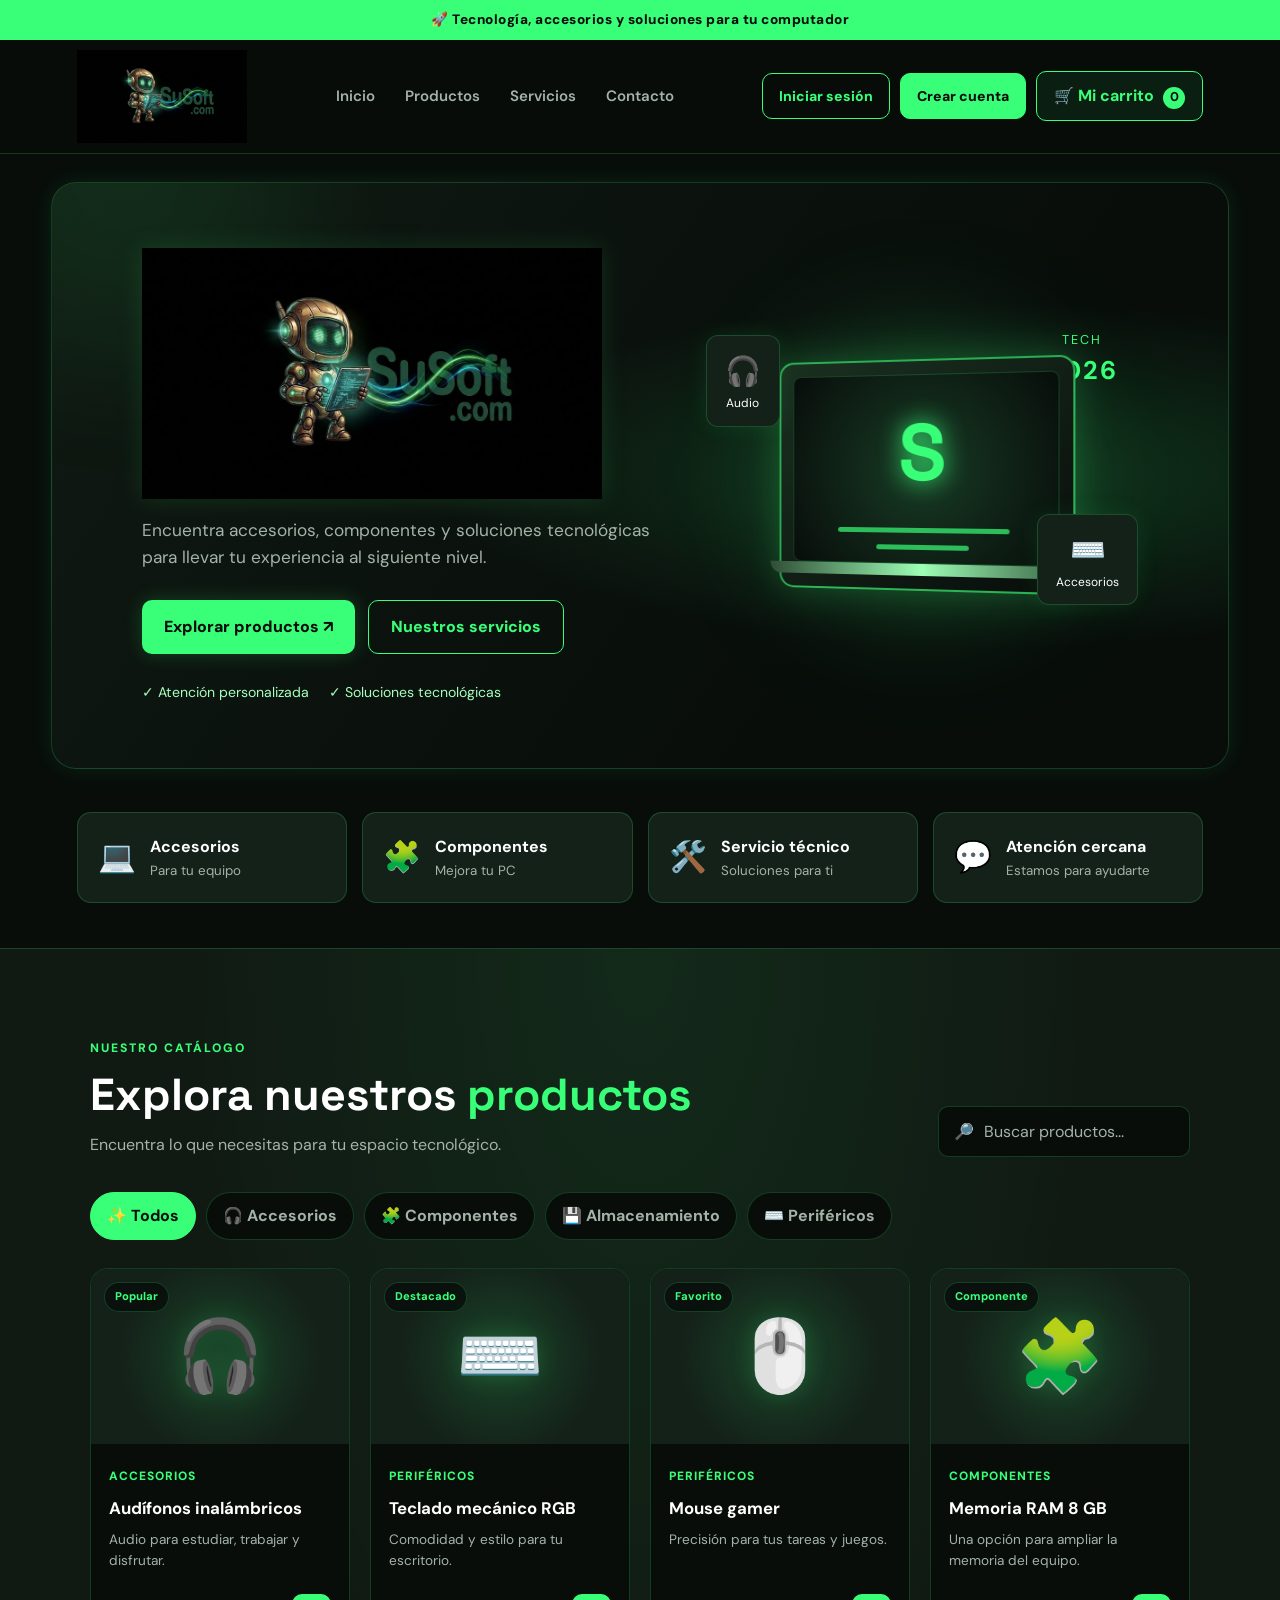
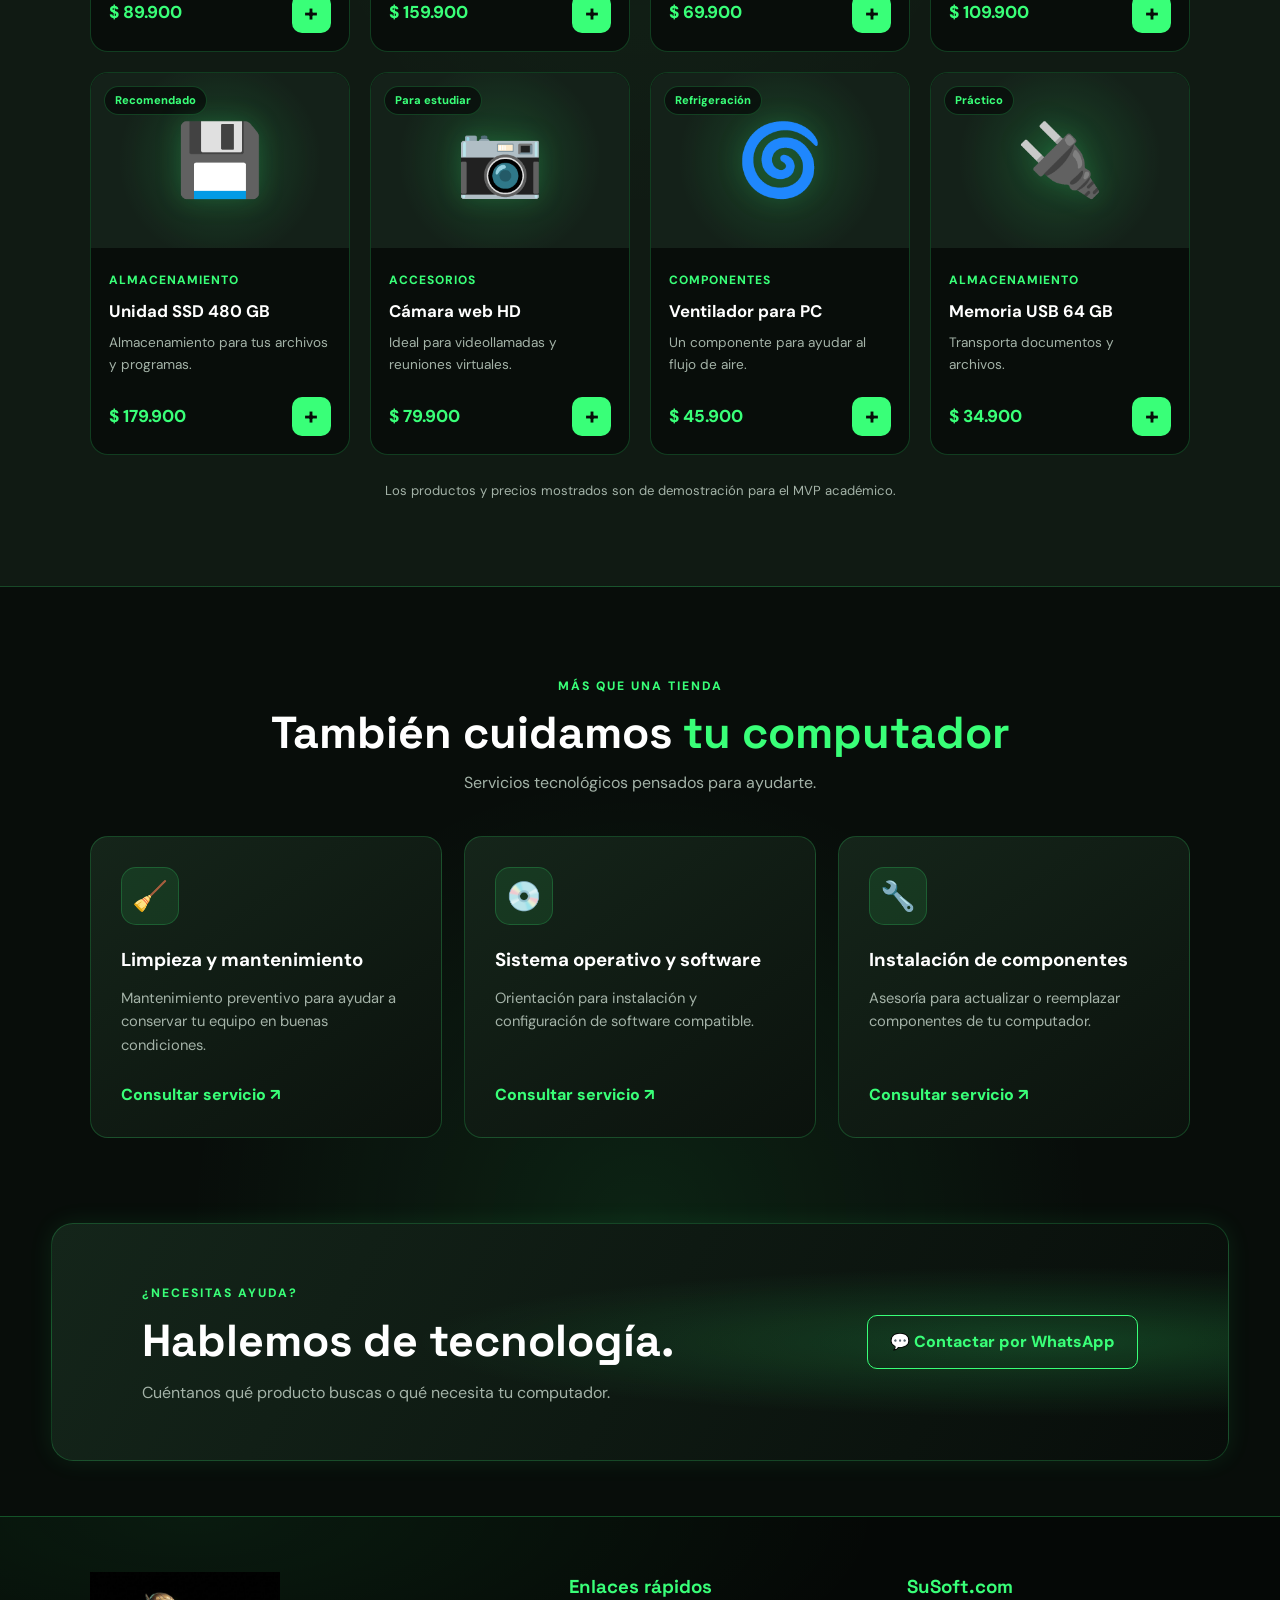
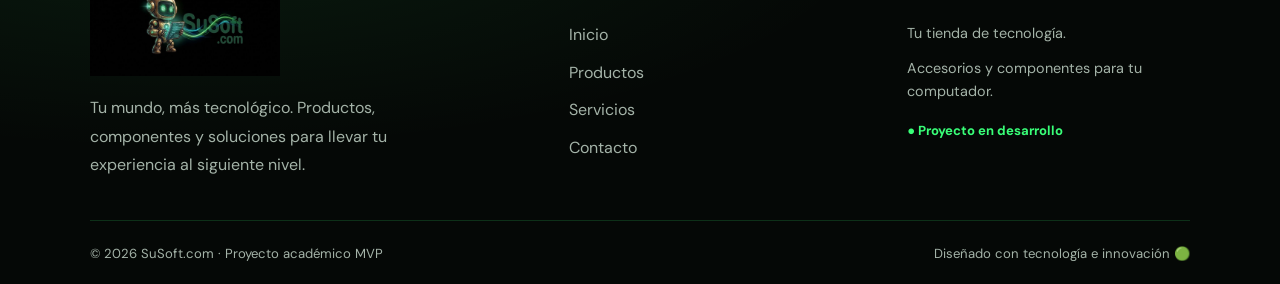
==== docs/index.html @ e2074834 "Preparar frontend para publicar en GitHub Pages" ====
<!DOCTYPE html>
<html lang="es">
<head>
    <meta charset="UTF-8">
    <meta name="viewport" content="width=device-width, initial-scale=1.0">
    <meta name="description" content="SuSoft.com: productos tecnológicos, accesorios y servicios para tu computador.">
    <title>SuSoft.com | Tecnología para todos</title>
    <link rel="stylesheet" href="styles.css">
    <script src="script.js" defer></script>
</head>

<body>

    <div class="top-bar">
        🚀 Tecnología, accesorios y soluciones para tu computador
    </div>

    <header class="header">

        <a href="#inicio" class="logo">
            <img src="img/logo-susoft.jpeg" alt="SuSoft.com - Tecnología y soluciones">
        </a>

        <nav class="nav">
            <a href="#inicio">Inicio</a>
            <a href="#productos">Productos</a>
            <a href="#servicios">Servicios</a>
            <a href="#contacto">Contacto</a>
        </nav>

        <div class="header-actions">

            <button type="button" class="login-button" id="login-button">
                Iniciar sesión
            </button>

            <button type="button" class="register-button" id="register-button">
                Crear cuenta
            </button>

            <button type="button" class="cart-button" id="cart-button" aria-label="Ver carrito">
                🛒 Mi carrito <span id="cart-count">0</span>
            </button>

        </div>

    </header>

    <main>

        <!-- INICIO -->
        <section class="hero" id="inicio">

            <div class="hero-content">

                <img
                    src="img/logo-susoft.jpeg"
                    alt="SuSoft.com - Tu mundo, más tecnológico"
                    class="hero-logo"
                >

                <p>
                    Encuentra accesorios, componentes y soluciones tecnológicas
                    para llevar tu experiencia al siguiente nivel.
                </p>

                <div class="hero-actions">
                    <a href="#productos" class="btn btn-primary">Explorar productos ↗</a>
                    <a href="#servicios" class="btn btn-light">Nuestros servicios</a>
                </div>

                <div class="hero-points">
                    <span>✓ Atención personalizada</span>
                    <span>✓ Soluciones tecnológicas</span>
                </div>

            </div>

            <div class="hero-art" aria-label="Ilustración tecnológica">

                <div class="art-glow"></div>

                <div class="floating-card card-one">
                    🎧<span>Audio</span>
                </div>

                <div class="floating-card card-two">
                    ⌨️<span>Accesorios</span>
                </div>

                <div class="device-card">
                    <div class="device-screen">
                        <span class="screen-symbol">S</span>
                        <span class="screen-line"></span>
                        <span class="screen-line short"></span>
                    </div>
                    <div class="device-base"></div>
                </div>

                <div class="hero-badge">
                    TECH<br><strong>2026</strong>
                </div>

            </div>

        </section>

        <!-- BENEFICIOS -->
        <section class="benefits">

            <article>
                <span>💻</span>
                <div>
                    <strong>Accesorios</strong>
                    <small>Para tu equipo</small>
                </div>
            </article>

            <article>
                <span>🧩</span>
                <div>
                    <strong>Componentes</strong>
                    <small>Mejora tu PC</small>
                </div>
            </article>

            <article>
                <span>🛠️</span>
                <div>
                    <strong>Servicio técnico</strong>
                    <small>Soluciones para ti</small>
                </div>
            </article>

            <article>
                <span>💬</span>
                <div>
                    <strong>Atención cercana</strong>
                    <small>Estamos para ayudarte</small>
                </div>
            </article>

        </section>

        <!-- PRODUCTOS -->
        <section class="products-section section" id="productos">

            <div class="section-heading">

                <div>
                    <span class="eyebrow">NUESTRO CATÁLOGO</span>
                    <h2>Explora nuestros <span>productos</span></h2>
                    <p>Encuentra lo que necesitas para tu espacio tecnológico.</p>
                </div>

                <div class="search-box">
                    <span>🔎</span>
                    <input
                        id="search-input"
                        type="search"
                        placeholder="Buscar productos..."
                        aria-label="Buscar productos"
                    >
                </div>

            </div>

            <div class="categories" id="categories">

                <button type="button" class="category active" data-category="Todos">
                    ✨ Todos
                </button>

                <button type="button" class="category" data-category="Accesorios">
                    🎧 Accesorios
                </button>

                <button type="button" class="category" data-category="Componentes">
                    🧩 Componentes
                </button>

                <button type="button" class="category" data-category="Almacenamiento">
                    💾 Almacenamiento
                </button>

                <button type="button" class="category" data-category="Periféricos">
                    ⌨️ Periféricos
                </button>

            </div>

            <div class="product-grid" id="product-grid">
                <p class="loading">Cargando catálogo...</p>
            </div>

            <p class="catalog-note">
                Los productos y precios mostrados son de demostración para el MVP académico.
            </p>

        </section>

        <!-- SERVICIOS -->
        <section class="services-section section" id="servicios">

            <div class="section-heading centered">
                <span class="eyebrow">MÁS QUE UNA TIENDA</span>
                <h2>También cuidamos <span>tu computador</span></h2>
                <p>Servicios tecnológicos pensados para ayudarte.</p>
            </div>

            <div class="service-grid">

                <article class="service-card service-purple">
                    <div class="service-icon">🧹</div>
                    <h3>Limpieza y mantenimiento</h3>
                    <p>
                        Mantenimiento preventivo para ayudar a conservar
                        tu equipo en buenas condiciones.
                    </p>
                    <a href="#contacto">Consultar servicio ↗</a>
                </article>

                <article class="service-card service-blue">
                    <div class="service-icon">💿</div>
                    <h3>Sistema operativo y software</h3>
                    <p>
                        Orientación para instalación y configuración
                        de software compatible.
                    </p>
                    <a href="#contacto">Consultar servicio ↗</a>
                </article>

                <article class="service-card service-orange">
                    <div class="service-icon">🔧</div>
                    <h3>Instalación de componentes</h3>
                    <p>
                        Asesoría para actualizar o reemplazar
                        componentes de tu computador.
                    </p>
                    <a href="#contacto">Consultar servicio ↗</a>
                </article>

            </div>

        </section>

        <!-- CONTACTO -->
        <section class="contact-section" id="contacto">

            <div>
                <span class="eyebrow">¿NECESITAS AYUDA?</span>
                <h2>Hablemos de tecnología.</h2>
                <p>
                    Cuéntanos qué producto buscas o qué necesita tu computador.
                </p>
            </div>

            <a
                class="btn btn-light"
                href="https://wa.me/"
                target="_blank"
                rel="noopener noreferrer"
            >
                💬 Contactar por WhatsApp
            </a>

        </section>

    </main>

    <!-- FOOTER -->
    <footer class="footer">

        <div class="footer-content">

            <div class="footer-brand">

                <a href="#inicio" class="logo">
                    <img
                        src="img/logo-susoft.jpeg"
                        alt="Logo oficial de SuSoft.com"
                    >
                </a>

                <p>
                    Tu mundo, más tecnológico.
                    Productos, componentes y soluciones
                    para llevar tu experiencia al siguiente nivel.
                </p>

            </div>

            <div class="footer-links">
                <h3>Enlaces rápidos</h3>
                <a href="#inicio">Inicio</a>
                <a href="#productos">Productos</a>
                <a href="#servicios">Servicios</a>
                <a href="#contacto">Contacto</a>
            </div>

            <div class="footer-info">
                <h3>SuSoft.com</h3>
                <p>Tu tienda de tecnología.</p>
                <p>Accesorios y componentes para tu computador.</p>
                <span class="footer-status">● Proyecto en desarrollo</span>
            </div>

        </div>

        <div class="footer-bottom">
            <p>© 2026 SuSoft.com · Proyecto académico MVP</p>
            <span>Diseñado con tecnología e innovación 🟢</span>
        </div>

    </footer>

    <!-- MENSAJES -->
    <div class="toast" id="toast" role="status" aria-live="polite"></div>

    <!-- VENTANA DE INICIO DE SESIÓN -->
    <dialog class="auth-dialog" id="login-dialog">

        <div class="auth-header">

            <div>
                <span class="eyebrow">BIENVENIDO DE NUEVO</span>
                <h2>Iniciar sesión</h2>
                <p>Accede a tu cuenta de SuSoft.com.</p>
            </div>

            <button type="button" class="close-button" id="close-login" aria-label="Cerrar">
                ✕
            </button>

        </div>

        <form id="login-form" class="auth-form">

            <label for="login-email">Correo electrónico</label>
            <input
                type="email"
                id="login-email"
                placeholder="ejemplo@correo.com"
                autocomplete="email"
                required
            >

            <label for="login-password">Contraseña</label>
            <input
                type="password"
                id="login-password"
                placeholder="Ingresa tu contraseña"
                autocomplete="current-password"
                minlength="8"
                required
            >

            <button type="submit" class="auth-submit">
                Iniciar sesión ↗
            </button>

        </form>

        <p class="auth-switch">
            ¿No tienes una cuenta?
            <button type="button" id="go-register">Crear cuenta</button>
        </p>

    </dialog>

    <!-- VENTANA DE REGISTRO -->
    <dialog class="auth-dialog" id="register-dialog">

        <div class="auth-header">

            <div>
                <span class="eyebrow">ÚNETE A NOSOTROS</span>
                <h2>Crear cuenta</h2>
                <p>Regístrate para formar parte de SuSoft.com.</p>
            </div>

            <button type="button" class="close-button" id="close-register" aria-label="Cerrar">
                ✕
            </button>

        </div>

        <form id="register-form" class="auth-form">

            <label for="register-name">Nombre completo</label>
            <input
                type="text"
                id="register-name"
                placeholder="Tu nombre"
                autocomplete="name"
                minlength="2"
                required
            >

            <label for="register-email">Correo electrónico</label>
            <input
                type="email"
                id="register-email"
                placeholder="ejemplo@correo.com"
                autocomplete="email"
                required
            >

            <label for="register-password">Contraseña</label>
            <input
                type="password"
                id="register-password"
                placeholder="Mínimo 8 caracteres"
                autocomplete="new-password"
                minlength="8"
                required
            >

            <label for="register-confirm">Confirmar contraseña</label>
            <input
                type="password"
                id="register-confirm"
                placeholder="Repite tu contraseña"
                autocomplete="new-password"
                minlength="8"
                required
            >

            <button type="submit" class="auth-submit">
                Crear mi cuenta ↗
            </button>

        </form>

        <p class="auth-switch">
            ¿Ya tienes una cuenta?
            <button type="button" id="go-login">Iniciar sesión</button>
        </p>

    </dialog>

    <!-- VENTANA DEL CARRITO -->
    <dialog class="cart-dialog" id="cart-dialog">

        <div class="dialog-header">

            <div>
                <span class="eyebrow">TU COMPRA</span>
                <h2>Mi carrito 🛒</h2>
            </div>

            <button type="button" class="close-button" id="close-cart" aria-label="Cerrar carrito">
                ✕
            </button>

        </div>

        <div id="cart-items" class="cart-items"></div>

        <div class="cart-total">
            <span>Total estimado</span>
            <strong id="cart-total">$0</strong>
        </div>

        <p class="cart-disclaimer">
            Carrito demostrativo. Todavía no procesa pagos ni pedidos reales.
        </p>

    </dialog>

</body>
</html>
---- docs/styles.css ----
@import url('https://fonts.googleapis.com/css2?family=DM+Sans:wght@400;500;600;700;800&family=Space+Grotesk:wght@400;500;600;700&display=swap');

:root {
    --black: #080d0a;
    --dark: #101a13;
    --dark-card: #142119;
    --green: #39ff78;
    --green-soft: #a5ffbd;
    --white: #ffffff;
    --muted: #a4b3a8;
    --border: rgba(57, 255, 120, 0.2);
    --radius: 18px;
    --shadow: 0 0 25px rgba(57, 255, 120, 0.09);
}

* {
    margin: 0;
    padding: 0;
    box-sizing: border-box;
}

html {
    scroll-behavior: smooth;
    scroll-padding-top: 90px;
}

body {
    font-family: 'DM Sans', sans-serif;
    background: var(--black);
    color: var(--white);
    line-height: 1.6;
}

button,
input {
    font: inherit;
}

button,
a {
    -webkit-tap-highlight-color: transparent;
}

a {
    color: inherit;
    text-decoration: none;
}

button {
    cursor: pointer;
}

/* BARRA SUPERIOR */

.top-bar {
    padding: 9px 20px;
    text-align: center;
    background: var(--green);
    color: var(--black);
    font-size: 0.85rem;
    font-weight: 800;
    letter-spacing: 0.5px;
}

/* ENCABEZADO */

.header {
    position: sticky;
    top: 0;
    z-index: 100;
    min-height: 82px;
    padding: 10px 6%;
    display: flex;
    align-items: center;
    justify-content: space-between;
    gap: 25px;
    background: rgba(8, 13, 10, 0.94);
    border-bottom: 1px solid var(--border);
    backdrop-filter: blur(15px);
}

.logo {
    display: inline-flex;
    align-items: center;
    text-decoration: none;
    flex-shrink: 0;
}

.logo img {
    display: block;
    width: 170px;
    height: auto;
    object-fit: contain;
}

.nav {
    display: flex;
    align-items: center;
    gap: 30px;
}

.nav a {
    color: var(--muted);
    font-size: 0.94rem;
    font-weight: 600;
    transition: color 0.25s ease;
}

.nav a:hover {
    color: var(--green);
}

.cart-button {
    padding: 11px 17px;
    border: 1px solid var(--green);
    border-radius: 10px;
    background: rgba(57, 255, 120, 0.08);
    color: var(--green);
    font-weight: 700;
    transition: 0.25s ease;
}

.cart-button:hover {
    background: var(--green);
    color: var(--black);
    box-shadow: 0 0 18px rgba(57, 255, 120, 0.35);
}

#cart-count {
    display: inline-grid;
    place-items: center;
    min-width: 22px;
    height: 22px;
    margin-left: 5px;
    border-radius: 50%;
    background: var(--green);
    color: var(--black);
    font-size: 0.8rem;
}

/* BANNER PRINCIPAL */

.hero {
    position: relative;
    overflow: hidden;
    min-height: 490px;
    margin: 28px 4%;
    padding: 65px 7%;
    display: grid;
    grid-template-columns: 1.1fr 0.9fr;
    align-items: center;
    gap: 35px;
    border: 1px solid var(--border);
    border-radius: 25px;
    background:
        radial-gradient(ellipse at 80% 50%, rgba(57, 255, 120, 0.17), transparent 42%),
        linear-gradient(125deg, #101a13, #080d0a 70%);
    box-shadow: var(--shadow);
}

.hero::before {
    content: "";
    position: absolute;
    width: 350px;
    height: 350px;
    top: -180px;
    left: -100px;
    border-radius: 50%;
    background: rgba(57, 255, 120, 0.08);
    filter: blur(70px);
    pointer-events: none;
}

.hero-content {
    position: relative;
    z-index: 2;
}

.hero-logo {
    display: block;
    width: 100%;
    max-width: 460px;
    height: auto;
    object-fit: contain;
    mix-blend-mode: screen;
    margin-bottom: 18px;
    filter: drop-shadow(0 0 12px rgba(57, 255, 120, 0.12));
}

.hero-content > p {
    max-width: 520px;
    color: var(--muted);
    font-size: 1.08rem;
    margin-bottom: 28px;
}

.hero-actions {
    display: flex;
    flex-wrap: wrap;
    gap: 13px;
}

.btn {
    display: inline-flex;
    justify-content: center;
    align-items: center;
    padding: 13px 22px;
    border-radius: 10px;
    font-weight: 800;
    transition: 0.25s ease;
}

.btn-primary {
    background: var(--green);
    color: var(--black);
    box-shadow: 0 0 20px rgba(57, 255, 120, 0.2);
}

.btn-primary:hover {
    transform: translateY(-3px);
    box-shadow: 0 0 28px rgba(57, 255, 120, 0.45);
}

.btn-light {
    border: 1px solid var(--green);
    background: transparent;
    color: var(--green);
}

.btn-light:hover {
    background: var(--green);
    color: var(--black);
}

.hero-points {
    display: flex;
    flex-wrap: wrap;
    gap: 20px;
    margin-top: 27px;
    color: var(--green-soft);
    font-size: 0.88rem;
}

/* ILUSTRACIÓN TECNOLÓGICA */

.hero-art {
    position: relative;
    min-height: 320px;
    display: grid;
    place-items: center;
}

.art-glow {
    position: absolute;
    width: 260px;
    height: 260px;
    border-radius: 50%;
    background: rgba(57, 255, 120, 0.2);
    filter: blur(65px);
}

.device-card {
    position: relative;
    z-index: 2;
    width: min(300px, 85%);
    padding: 13px;
    border: 2px solid rgba(57, 255, 120, 0.65);
    border-radius: 15px;
    background: linear-gradient(145deg, #1b3021, #080d0a);
    box-shadow: 0 0 35px rgba(57, 255, 120, 0.2);
    transform: perspective(700px) rotateY(-10deg);
}

.device-screen {
    height: 190px;
    display: flex;
    flex-direction: column;
    justify-content: center;
    align-items: center;
    gap: 12px;
    border: 1px solid var(--border);
    border-radius: 8px;
    background: radial-gradient(circle, #183b25, #080d0a);
}

.screen-symbol {
    color: var(--green);
    font-family: 'Space Grotesk', sans-serif;
    font-size: 5rem;
    font-weight: 800;
    text-shadow: 0 0 25px var(--green);
}

.screen-line {
    width: 65%;
    height: 5px;
    border-radius: 10px;
    background: var(--green);
    opacity: 0.7;
}

.screen-line.short {
    width: 35%;
}

.device-base {
    height: 12px;
    margin: 0 -25px;
    border-radius: 0 0 12px 12px;
    background: linear-gradient(90deg, #304d37, #9dffb5, #304d37);
}

.floating-card {
    position: absolute;
    z-index: 3;
    display: flex;
    flex-direction: column;
    align-items: center;
    padding: 12px 18px;
    border: 1px solid var(--border);
    border-radius: 12px;
    background: #142119;
    color: var(--green);
    font-size: 1.8rem;
    box-shadow: var(--shadow);
}

.floating-card span {
    color: var(--white);
    font-size: 0.75rem;
}

.card-one {
    top: 20px;
    left: 0;
}

.card-two {
    right: 0;
    bottom: 30px;
}

.hero-badge {
    position: absolute;
    top: 15px;
    right: 20px;
    color: var(--green);
    font-size: 0.8rem;
    text-align: center;
    letter-spacing: 2px;
}

.hero-badge strong {
    font-size: 1.6rem;
}

/* BENEFICIOS */

.benefits {
    padding: 15px 6% 45px;
    display: grid;
    grid-template-columns: repeat(4, 1fr);
    gap: 15px;
    background: var(--black);
}

.benefits article {
    display: flex;
    align-items: center;
    gap: 14px;
    padding: 20px;
    border: 1px solid var(--border);
    border-radius: 14px;
    background: var(--dark-card);
    transition: 0.25s ease;
}

.benefits article:hover {
    border-color: var(--green);
    transform: translateY(-4px);
    box-shadow: var(--shadow);
}

.benefits article > span {
    font-size: 1.9rem;
}

.benefits strong,
.benefits small {
    display: block;
}

.benefits strong {
    color: var(--white);
}

.benefits small {
    color: var(--muted);
}

/* SECCIONES GENERALES */

.section {
    padding: 85px 7%;
}

.section-heading {
    display: flex;
    justify-content: space-between;
    align-items: end;
    gap: 25px;
    margin-bottom: 35px;
}

.eyebrow {
    display: inline-block;
    margin-bottom: 10px;
    color: var(--green);
    font-size: 0.76rem;
    font-weight: 800;
    letter-spacing: 2px;
}

.section-heading h2,
.contact-section h2 {
    font-family: 'Space Grotesk', sans-serif;
    font-size: clamp(1.9rem, 4vw, 2.8rem);
    line-height: 1.2;
}

.section-heading h2 span {
    color: var(--green);
}

.section-heading p {
    margin-top: 10px;
    color: var(--muted);
}

.centered {
    display: block;
    text-align: center;
}

/* CATÁLOGO */

.products-section {
    background:
        radial-gradient(ellipse at 50% 0%, rgba(57, 255, 120, 0.07), transparent 50%),
        var(--dark);
    border-top: 1px solid var(--border);
    border-bottom: 1px solid var(--border);
}

.search-box {
    min-width: 250px;
    display: flex;
    align-items: center;
    gap: 10px;
    padding: 12px 15px;
    border: 1px solid var(--border);
    border-radius: 10px;
    background: var(--black);
}

.search-box input {
    width: 100%;
    border: none;
    outline: none;
    background: transparent;
    color: var(--white);
}

.search-box input::placeholder {
    color: var(--muted);
}

.search-box:focus-within {
    border-color: var(--green);
    box-shadow: 0 0 12px rgba(57, 255, 120, 0.12);
}

.categories {
    display: flex;
    flex-wrap: wrap;
    gap: 10px;
    margin-bottom: 28px;
}

.category {
    padding: 10px 16px;
    border: 1px solid var(--border);
    border-radius: 30px;
    background: var(--black);
    color: var(--muted);
    font-weight: 700;
    transition: 0.2s ease;
}

.category:hover,
.category.active {
    border-color: var(--green);
    background: var(--green);
    color: var(--black);
}

.product-grid {
    display: grid;
    grid-template-columns: repeat(4, minmax(0, 1fr));
    gap: 20px;
}

.product-card {
    overflow: hidden;
    border: 1px solid var(--border);
    border-radius: var(--radius);
    background: var(--black);
    transition: transform 0.25s ease, border-color 0.25s ease, box-shadow 0.25s ease;
}

.product-card:hover {
    transform: translateY(-6px);
    border-color: var(--green);
    box-shadow: 0 10px 30px rgba(57, 255, 120, 0.12);
}

.product-art {
    position: relative;
    min-height: 175px;
    display: grid;
    place-items: center;
    background:
        radial-gradient(circle, rgba(57, 255, 120, 0.16), transparent 65%),
        #142119;
}

.product-tag {
    position: absolute;
    top: 13px;
    left: 13px;
    padding: 5px 10px;
    border: 1px solid var(--border);
    border-radius: 30px;
    background: rgba(8, 13, 10, 0.8);
    color: var(--green);
    font-size: 0.7rem;
    font-weight: 800;
}

.product-emoji {
    font-size: 4.4rem;
    filter: drop-shadow(0 0 12px rgba(57, 255, 120, 0.18));
    transition: transform 0.25s ease;
}

.product-card:hover .product-emoji {
    transform: scale(1.12);
}

.product-info {
    padding: 18px;
}

.product-category {
    color: var(--green);
    font-size: 0.75rem;
    font-weight: 800;
    text-transform: uppercase;
    letter-spacing: 1px;
}

.product-info h3 {
    margin: 7px 0;
    font-size: 1.05rem;
}

.product-description {
    min-height: 48px;
    color: var(--muted);
    font-size: 0.85rem;
}

.product-bottom {
    display: flex;
    align-items: center;
    justify-content: space-between;
    gap: 10px;
    margin-top: 17px;
}

.product-price {
    color: var(--green);
    font-size: 1.08rem;
    font-weight: 800;
}

.add-button {
    width: 39px;
    height: 39px;
    border: none;
    border-radius: 10px;
    background: var(--green);
    color: var(--black);
    font-size: 1.5rem;
    font-weight: 800;
    transition: 0.2s ease;
}

.add-button:hover {
    transform: scale(1.1);
    box-shadow: 0 0 17px rgba(57, 255, 120, 0.5);
}

.catalog-note {
    margin-top: 25px;
    color: var(--muted);
    font-size: 0.82rem;
    text-align: center;
}

.loading,
.empty-results {
    grid-column: 1 / -1;
    padding: 35px;
    color: var(--muted);
    text-align: center;
}

/* SERVICIOS */

.services-section {
    background:
        radial-gradient(ellipse at 50% 100%, rgba(57, 255, 120, 0.09), transparent 50%),
        var(--black);
}

.service-grid {
    display: grid;
    grid-template-columns: repeat(3, minmax(0, 1fr));
    gap: 22px;
    margin-top: 40px;
}

.service-card {
    padding: 30px;
    border: 1px solid var(--border);
    border-radius: var(--radius);
    background: linear-gradient(145deg, #15251a, #0b120d);
    transition: 0.25s ease;
}

.service-card:hover {
    transform: translateY(-6px);
    border-color: var(--green);
    box-shadow: var(--shadow);
}

.service-icon {
    width: 58px;
    height: 58px;
    display: grid;
    place-items: center;
    margin-bottom: 20px;
    border: 1px solid var(--border);
    border-radius: 15px;
    background: rgba(57, 255, 120, 0.1);
    font-size: 1.8rem;
}

.service-card h3 {
    margin-bottom: 12px;
    color: var(--white);
}

.service-card p {
    min-height: 75px;
    margin-bottom: 20px;
    color: var(--muted);
    font-size: 0.92rem;
}

.service-card a {
    color: var(--green);
    font-weight: 800;
}

.service-card a:hover {
    text-decoration: underline;
}

/* CONTACTO */

.contact-section {
    margin: 0 4% 55px;
    padding: 55px 7%;
    display: flex;
    justify-content: space-between;
    align-items: center;
    gap: 30px;
    border: 1px solid var(--border);
    border-radius: 22px;
    background:
        radial-gradient(ellipse at 85% 50%, rgba(57, 255, 120, 0.2), transparent 45%),
        linear-gradient(120deg, #14251a, #080d0a);
    box-shadow: var(--shadow);
}

.contact-section p {
    margin-top: 12px;
    color: var(--muted);
}

/* PIE DE PÁGINA */

.footer {
    padding: 35px 6%;
    display: flex;
    justify-content: space-between;
    align-items: center;
    gap: 20px;
    flex-wrap: wrap;
    border-top: 1px solid var(--border);
    background: #050806;
}

.footer .logo-icon {
    width: 38px;
    height: 38px;
    display: grid;
    place-items: center;
    border-radius: 10px;
    background: var(--green);
    color: var(--black);
    font-weight: 900;
}

.footer .logo {
    gap: 10px;
    color: var(--white);
    font-family: 'Space Grotesk', sans-serif;
    font-size: 1.2rem;
    font-weight: 800;
}

.logo-dot {
    color: var(--green);
}

.footer p,
.footer small {
    color: var(--muted);
}

/* NOTIFICACIONES */

.toast {
    position: fixed;
    right: 22px;
    bottom: 22px;
    z-index: 300;
    max-width: calc(100% - 44px);
    padding: 14px 20px;
    border: 1px solid var(--green);
    border-radius: 12px;
    background: var(--dark-card);
    color: var(--green);
    box-shadow: 0 0 22px rgba(57, 255, 120, 0.2);
    opacity: 0;
    pointer-events: none;
    transform: translateY(15px);
    transition: 0.25s ease;
}

.toast.show {
    opacity: 1;
    transform: translateY(0);
}

/* CARRITO */

.cart-dialog {
    width: min(520px, calc(100% - 30px));
    max-height: 85vh;
    margin: auto;
    padding: 25px;
    border: 1px solid var(--green);
    border-radius: 20px;
    background: #101a13;
    color: var(--white);
    box-shadow: 0 0 45px rgba(57, 255, 120, 0.15);
}

.cart-dialog::backdrop {
    background: rgba(0, 0, 0, 0.8);
    backdrop-filter: blur(5px);
}

.dialog-header {
    display: flex;
    justify-content: space-between;
    align-items: center;
    margin-bottom: 22px;
}

.dialog-header h2 {
    font-family: 'Space Grotesk', sans-serif;
}

.close-button {
    width: 36px;
    height: 36px;
    border: 1px solid var(--border);
    border-radius: 9px;
    background: var(--black);
    color: var(--green);
    font-size: 1.1rem;
}

.cart-items {
    display: grid;
    gap: 12px;
    max-height: 45vh;
    overflow-y: auto;
}

.cart-row {
    display: flex;
    align-items: center;
    gap: 12px;
    padding: 13px;
    border: 1px solid var(--border);
    border-radius: 12px;
    background: var(--black);
}

.cart-row-emoji {
    font-size: 1.8rem;
}

.cart-row-info {
    flex: 1;
    min-width: 0;
}

.cart-row-info strong,
.cart-row-info small {
    display: block;
}

.cart-row-info small {
    color: var(--muted);
}

.remove-button {
    padding: 7px 10px;
    border: 1px solid rgba(255, 100, 100, 0.4);
    border-radius: 8px;
    background: transparent;
    color: #ff8888;
    font-size: 0.8rem;
}

.remove-button:hover {
    background: rgba(255, 100, 100, 0.1);
}

.cart-total {
    display: flex;
    justify-content: space-between;
    margin-top: 22px;
    padding-top: 18px;
    border-top: 1px solid var(--border);
}

.cart-total strong {
    color: var(--green);
}

.cart-disclaimer {
    margin-top: 15px;
    color: var(--muted);
    font-size: 0.8rem;
}

/* RESPONSIVE: TABLETAS */

@media (max-width: 1000px) {
    .header {
        padding: 12px 4%;
        gap: 15px;
    }

    .nav {
        gap: 15px;
    }

    .logo img {
        width: 145px;
    }

    .product-grid {
        grid-template-columns: repeat(2, minmax(0, 1fr));
    }

    .benefits {
        grid-template-columns: repeat(2, 1fr);
    }

    .hero {
        padding: 50px 5%;
    }
}

/* RESPONSIVE: CELULARES */

@media (max-width: 650px) {
    .top-bar {
        font-size: 0.72rem;
    }

    .header {
        position: relative;
        flex-wrap: wrap;
        justify-content: center;
        padding: 13px 4%;
    }

    .logo img {
        width: 145px;
    }

    .nav {
        order: 3;
        width: 100%;
        justify-content: center;
        flex-wrap: wrap;
        gap: 18px;
    }

    .nav a {
        font-size: 0.85rem;
    }

    .cart-button {
        padding: 9px 12px;
        font-size: 0.82rem;
    }

    .hero {
        grid-template-columns: 1fr;
        margin: 15px 3%;
        padding: 40px 7%;
        text-align: center;
    }

    .hero-logo {
        margin: 0 auto 18px;
    }

    .hero-content > p {
        font-size: 0.95rem;
    }

    .hero-actions,
    .hero-points {
        justify-content: center;
    }

    .hero-art {
        min-height: 280px;
    }

    .device-card {
        width: 245px;
    }

    .device-screen {
        height: 150px;
    }

    .benefits {
        grid-template-columns: 1fr;
        padding: 15px 5% 35px;
    }

    .section {
        padding: 60px 5%;
    }

    .section-heading {
        display: block;
    }

    .search-box {
        margin-top: 22px;
        min-width: 0;
    }

    .categories {
        gap: 8px;
    }

    .category {
        padding: 8px 12px;
        font-size: 0.8rem;
    }

    .product-grid {
        grid-template-columns: 1fr;
    }

    .product-art {
        min-height: 190px;
    }

    .service-grid {
        grid-template-columns: 1fr;
    }

    .service-card p {
        min-height: auto;
    }

    .contact-section {
        margin: 0 3% 35px;
        padding: 38px 7%;
        flex-direction: column;
        align-items: flex-start;
    }

    .contact-section .btn {
        width: 100%;
    }

    .footer {
        flex-direction: column;
        text-align: center;
    }

    .cart-dialog {
        padding: 20px;
    }
}

/* ACCESIBILIDAD: REDUCIR ANIMACIONES */

@media (prefers-reduced-motion: reduce) {
    *,
    *::before,
    *::after {
        scroll-behavior: auto !important;
        transition-duration: 0.01ms !important;
        animation-duration: 0.01ms !important;
    }
}

/* FOOTER FUTURISTA SUSOFT */

.footer {
    display: block;
    padding: 55px 7% 20px;
    background:
        radial-gradient(ellipse at 15% 0%, rgba(57, 255, 120, 0.08), transparent 45%),
        #050806;
    border-top: 1px solid rgba(57, 255, 120, 0.3);
}

.footer-content {
    display: grid;
    grid-template-columns: 1.5fr 1fr 1fr;
    gap: 55px;
    padding-bottom: 40px;
}

.footer-brand .logo {
    display: inline-flex;
    margin-bottom: 18px;
}

.footer-brand .logo img {
    width: 190px;
    max-width: 100%;
}

.footer-brand p {
    max-width: 330px;
    color: var(--muted);
    line-height: 1.8;
}

.footer-links,
.footer-info {
    display: flex;
    flex-direction: column;
    align-items: flex-start;
    gap: 12px;
}

.footer-links h3,
.footer-info h3 {
    margin-bottom: 8px;
    color: var(--green);
    font-family: 'Space Grotesk', sans-serif;
}

.footer-links a {
    color: var(--muted);
    transition: 0.25s ease;
}

.footer-links a:hover {
    color: var(--green);
    transform: translateX(4px);
}

.footer-info p {
    color: var(--muted);
    font-size: 0.9rem;
}

.footer-status {
    margin-top: 5px;
    color: var(--green);
    font-size: 0.82rem;
    font-weight: 700;
}

.footer-bottom {
    display: flex;
    justify-content: space-between;
    align-items: center;
    flex-wrap: wrap;
    gap: 15px;
    padding-top: 22px;
    border-top: 1px solid rgba(57, 255, 120, 0.16);
}

.footer-bottom p,
.footer-bottom span {
    color: var(--muted);
    font-size: 0.82rem;
}

/* FOOTER RESPONSIVE */

@media (max-width: 650px) {
    .footer {
        padding: 40px 6% 20px;
    }

    .footer-content {
        grid-template-columns: 1fr;
        gap: 30px;
        padding-bottom: 30px;
    }

    .footer-brand p {
        max-width: 100%;
    }

    .footer-bottom {
        flex-direction: column;
        text-align: center;
    }
}

/* AUTENTICACIÓN: REGISTRO E INICIO DE SESIÓN */

.auth-dialog {
    width: min(460px, calc(100% - 30px));
    max-height: 90vh;
    overflow-y: auto;
    margin: auto;
    padding: 30px;
    border: 1px solid var(--green);
    border-radius: 22px;
    background:
        radial-gradient(ellipse at top right, rgba(57, 255, 120, 0.12), transparent 55%),
        #101a13;
    color: var(--white);
    box-shadow: 0 0 45px rgba(57, 255, 120, 0.16);
}

.auth-dialog::backdrop {
    background: rgba(0, 0, 0, 0.82);
    backdrop-filter: blur(7px);
}

.auth-header {
    display: flex;
    justify-content: space-between;
    align-items: flex-start;
    gap: 15px;
    margin-bottom: 25px;
}

.auth-header h2 {
    font-family: 'Space Grotesk', sans-serif;
    font-size: 1.8rem;
    margin-bottom: 7px;
}

.auth-header p {
    color: var(--muted);
    font-size: 0.9rem;
}

.auth-form {
    display: flex;
    flex-direction: column;
    gap: 10px;
}

.auth-form label {
    margin-top: 7px;
    color: var(--green-soft);
    font-size: 0.88rem;
    font-weight: 700;
}

.auth-form input {
    width: 100%;
    padding: 13px 14px;
    border: 1px solid var(--border);
    border-radius: 10px;
    outline: none;
    background: var(--black);
    color: var(--white);
    transition: 0.25s ease;
}

.auth-form input::placeholder {
    color: #718077;
}

.auth-form input:focus {
    border-color: var(--green);
    box-shadow: 0 0 12px rgba(57, 255, 120, 0.12);
}

.auth-submit {
    width: 100%;
    margin-top: 18px;
    padding: 14px;
    border: none;
    border-radius: 10px;
    background: var(--green);
    color: var(--black);
    font-weight: 800;
    font-size: 0.95rem;
    transition: 0.25s ease;
}

.auth-submit:hover {
    transform: translateY(-2px);
    box-shadow: 0 0 22px rgba(57, 255, 120, 0.4);
}

.auth-switch {
    margin-top: 22px;
    color: var(--muted);
    font-size: 0.88rem;
    text-align: center;
}

.auth-switch button {
    border: none;
    background: transparent;
    color: var(--green);
    font-weight: 800;
    cursor: pointer;
}

.auth-switch button:hover {
    text-decoration: underline;
}

@media (max-width: 480px) {
    .auth-dialog {
        padding: 22px;
    }

    .auth-header h2 {
        font-size: 1.5rem;
    }
}

/* BOTONES DE REGISTRO E INICIO DE SESIÓN */

.header-actions {
    display: flex;
    align-items: center;
    gap: 10px;
}

.login-button,
.register-button {
    padding: 11px 16px;
    border-radius: 10px;
    font-size: 0.88rem;
    font-weight: 800;
    transition: 0.25s ease;
}

.login-button {
    border: 1px solid var(--green);
    background: transparent;
    color: var(--green);
}

.login-button:hover {
    background: rgba(57, 255, 120, 0.12);
    box-shadow: 0 0 15px rgba(57, 255, 120, 0.2);
}

.register-button {
    border: 1px solid var(--green);
    background: var(--green);
    color: var(--black);
}

.register-button:hover {
    background: var(--green-soft);
    box-shadow: 0 0 18px rgba(57, 255, 120, 0.4);
    transform: translateY(-2px);
}

/* AJUSTE PARA PANTALLAS PEQUEÑAS */

@media (max-width: 1000px) {
    .header-actions {
        flex-wrap: wrap;
        justify-content: center;
    }
}

@media (max-width: 650px) {
    .header-actions {
        width: 100%;
        gap: 8px;
    }

    .login-button,
    .register-button,
    .cart-button {
        padding: 9px 11px;
        font-size: 0.78rem;
    }
}
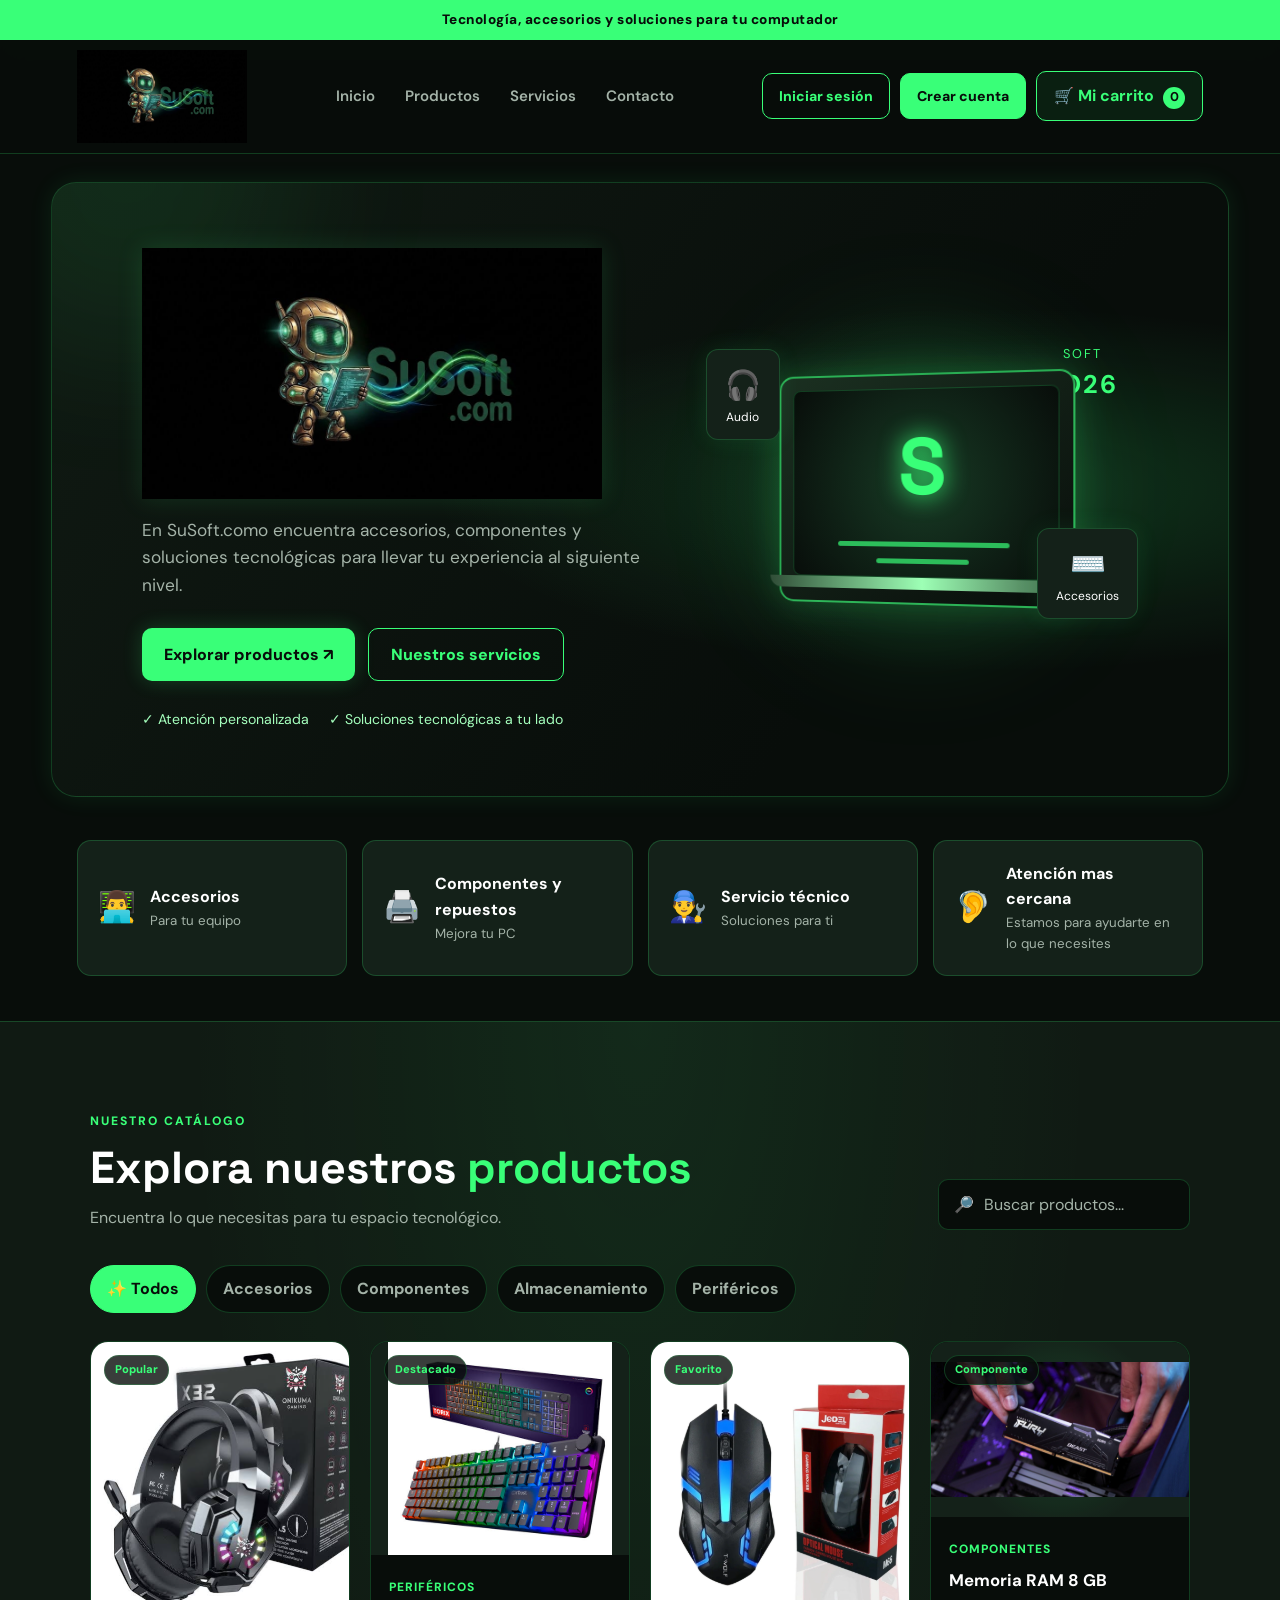
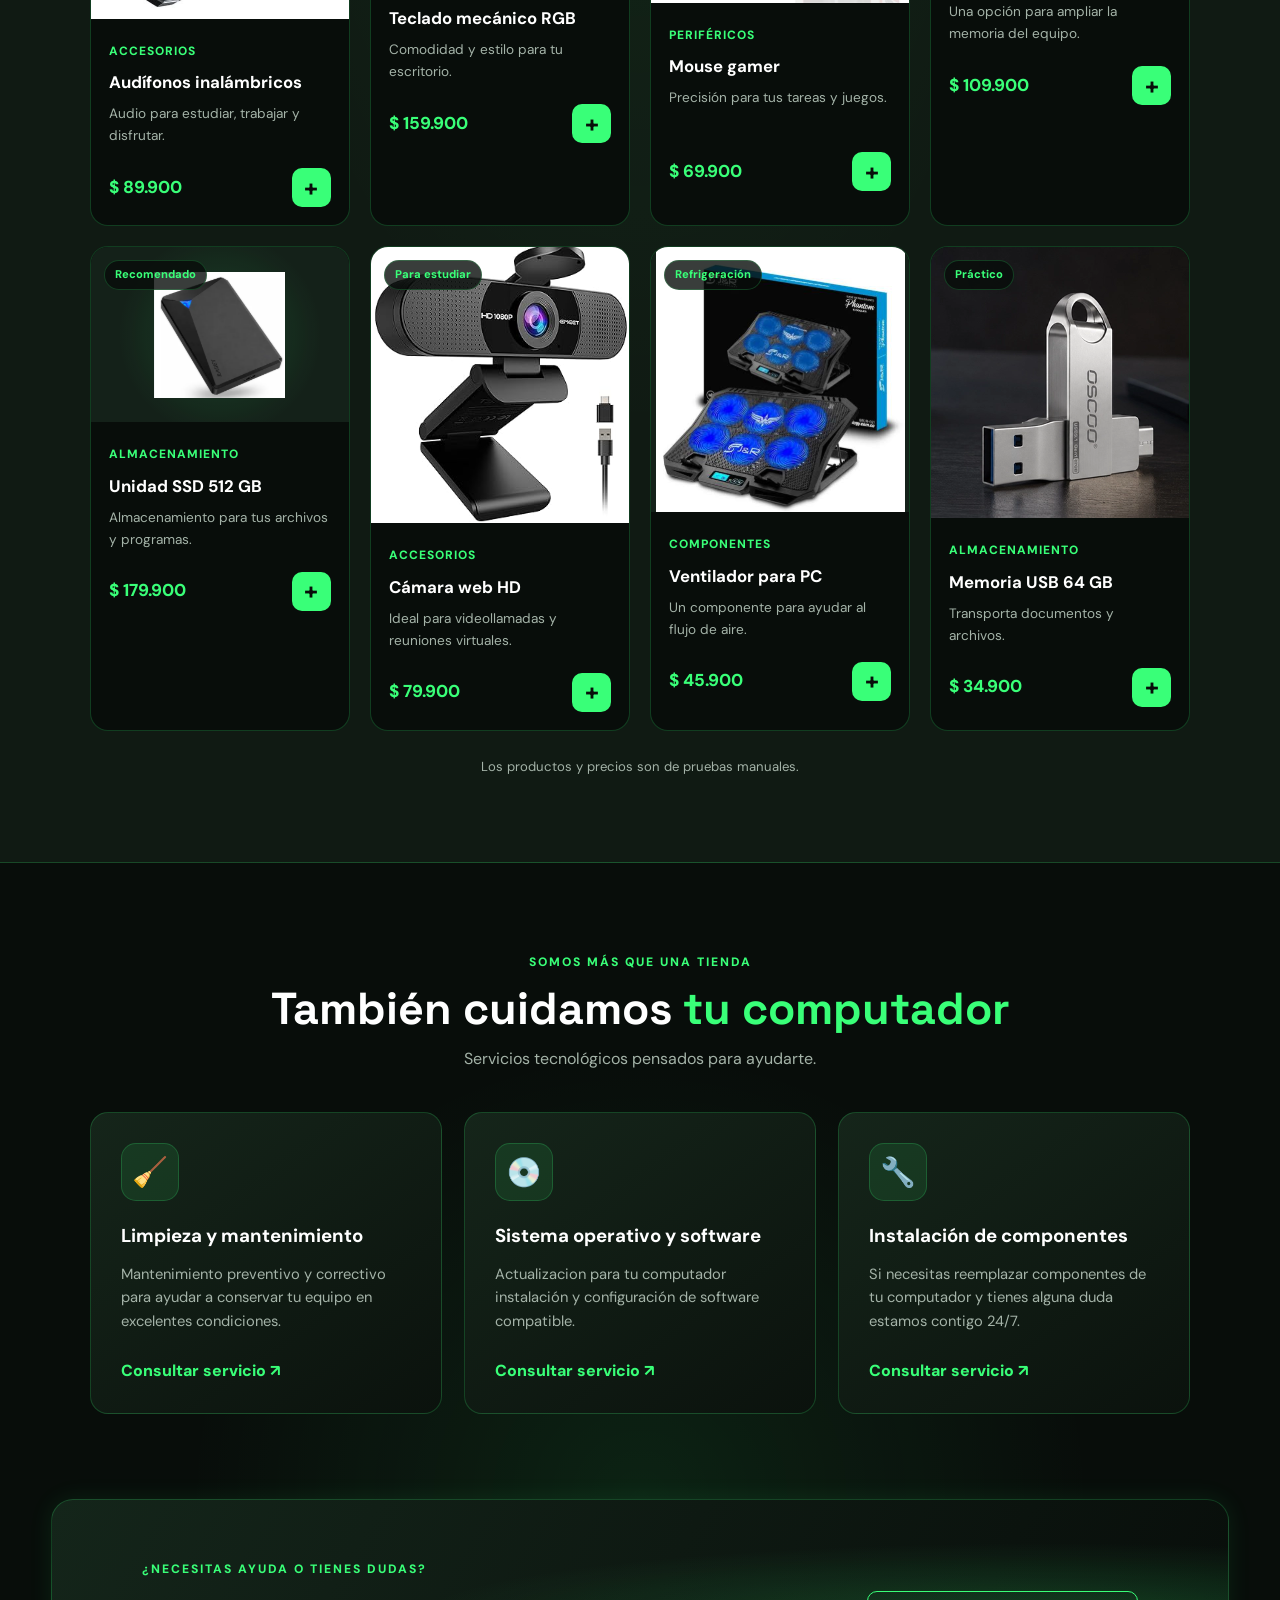
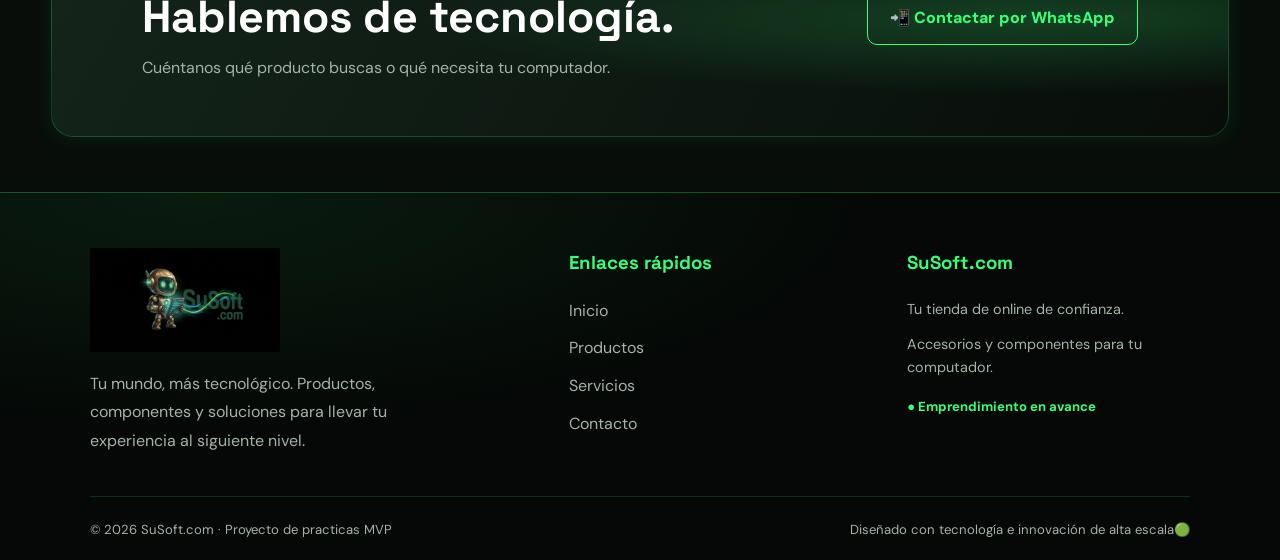
==== commit 7891dec4: "Agregar  configuracion" ====
--- a/docs/index.html
+++ b/docs/index.html
@@ -13,7 +13,7 @@
 <body>
 
     <div class="top-bar">
-        🚀 Tecnología, accesorios y soluciones para tu computador
+        Tecnología, accesorios y soluciones para tu computador
     </div>
 
     <header class="header">
@@ -61,7 +61,7 @@
                 >
 
                 <p>
-                    Encuentra accesorios, componentes y soluciones tecnológicas
+                    En SuSoft.como encuentra accesorios, componentes y soluciones tecnológicas
                     para llevar tu experiencia al siguiente nivel.
                 </p>
 
@@ -72,7 +72,7 @@
 
                 <div class="hero-points">
                     <span>✓ Atención personalizada</span>
-                    <span>✓ Soluciones tecnológicas</span>
+                    <span>✓ Soluciones tecnológicas a tu lado</span>
                 </div>
 
             </div>
@@ -99,7 +99,7 @@
                 </div>
 
                 <div class="hero-badge">
-                    TECH<br><strong>2026</strong>
+                    SOFT<br><strong>2026</strong>
                 </div>
 
             </div>
@@ -110,7 +110,7 @@
         <section class="benefits">
 
             <article>
-                <span>💻</span>
+                <span>👨‍💻</span>
                 <div>
                     <strong>Accesorios</strong>
                     <small>Para tu equipo</small>
@@ -118,15 +118,15 @@
             </article>
 
             <article>
-                <span>🧩</span>
+                <span>🖨️</span>
                 <div>
-                    <strong>Componentes</strong>
+                    <strong>Componentes y repuestos</strong>
                     <small>Mejora tu PC</small>
                 </div>
             </article>
 
             <article>
-                <span>🛠️</span>
+                <span>👨‍🔧</span>
                 <div>
                     <strong>Servicio técnico</strong>
                     <small>Soluciones para ti</small>
@@ -134,10 +134,10 @@
             </article>
 
             <article>
-                <span>💬</span>
+                <span>🦻</span>
                 <div>
-                    <strong>Atención cercana</strong>
-                    <small>Estamos para ayudarte</small>
+                    <strong>Atención mas cercana</strong>
+                    <small>Estamos para ayudarte en lo que necesites</small>
                 </div>
             </article>
 
@@ -173,19 +173,19 @@
                 </button>
 
                 <button type="button" class="category" data-category="Accesorios">
-                    🎧 Accesorios
+                     Accesorios
                 </button>
 
                 <button type="button" class="category" data-category="Componentes">
-                    🧩 Componentes
+                     Componentes
                 </button>
 
                 <button type="button" class="category" data-category="Almacenamiento">
-                    💾 Almacenamiento
+                     Almacenamiento
                 </button>
 
                 <button type="button" class="category" data-category="Periféricos">
-                    ⌨️ Periféricos
+                     Periféricos
                 </button>
 
             </div>
@@ -195,7 +195,7 @@
             </div>
 
             <p class="catalog-note">
-                Los productos y precios mostrados son de demostración para el MVP académico.
+                Los productos y precios son de pruebas manuales.
             </p>
 
         </section>
@@ -204,7 +204,7 @@
         <section class="services-section section" id="servicios">
 
             <div class="section-heading centered">
-                <span class="eyebrow">MÁS QUE UNA TIENDA</span>
+                <span class="eyebrow">SOMOS MÁS QUE UNA TIENDA</span>
                 <h2>También cuidamos <span>tu computador</span></h2>
                 <p>Servicios tecnológicos pensados para ayudarte.</p>
             </div>
@@ -215,8 +215,8 @@
                     <div class="service-icon">🧹</div>
                     <h3>Limpieza y mantenimiento</h3>
                     <p>
-                        Mantenimiento preventivo para ayudar a conservar
-                        tu equipo en buenas condiciones.
+                        Mantenimiento preventivo y correctivo para ayudar a conservar
+                        tu equipo en excelentes condiciones.
                     </p>
                     <a href="#contacto">Consultar servicio ↗</a>
                 </article>
@@ -225,7 +225,8 @@
                     <div class="service-icon">💿</div>
                     <h3>Sistema operativo y software</h3>
                     <p>
-                        Orientación para instalación y configuración
+                        Actualizacion para tu computador 
+                        instalación y configuración
                         de software compatible.
                     </p>
                     <a href="#contacto">Consultar servicio ↗</a>
@@ -235,8 +236,9 @@
                     <div class="service-icon">🔧</div>
                     <h3>Instalación de componentes</h3>
                     <p>
-                        Asesoría para actualizar o reemplazar
-                        componentes de tu computador.
+                        Si necesitas reemplazar
+                        componentes de tu computador
+                        y tienes alguna duda estamos contigo 24/7.
                     </p>
                     <a href="#contacto">Consultar servicio ↗</a>
                 </article>
@@ -249,7 +251,7 @@
         <section class="contact-section" id="contacto">
 
             <div>
-                <span class="eyebrow">¿NECESITAS AYUDA?</span>
+                <span class="eyebrow">¿NECESITAS AYUDA O TIENES DUDAS?</span>
                 <h2>Hablemos de tecnología.</h2>
                 <p>
                     Cuéntanos qué producto buscas o qué necesita tu computador.
@@ -258,11 +260,11 @@
 
             <a
                 class="btn btn-light"
-                href="https://wa.me/"
+                href="https://wa.me/573107806244"
                 target="_blank"
                 rel="noopener noreferrer"
             >
-                💬 Contactar por WhatsApp
+                📲 Contactar por WhatsApp
             </a>
 
         </section>
@@ -301,16 +303,16 @@
 
             <div class="footer-info">
                 <h3>SuSoft.com</h3>
-                <p>Tu tienda de tecnología.</p>
+                <p>Tu tienda de online de confianza.</p>
                 <p>Accesorios y componentes para tu computador.</p>
-                <span class="footer-status">● Proyecto en desarrollo</span>
+                <span class="footer-status">● Emprendimiento en avance</span>
             </div>
 
         </div>
 
         <div class="footer-bottom">
-            <p>© 2026 SuSoft.com · Proyecto académico MVP</p>
-            <span>Diseñado con tecnología e innovación 🟢</span>
+            <p>© 2026 SuSoft.com · Proyecto de practicas MVP</p>
+            <span>Diseñado con tecnología e innovación de alta escala🟢</span>
         </div>
 
     </footer>
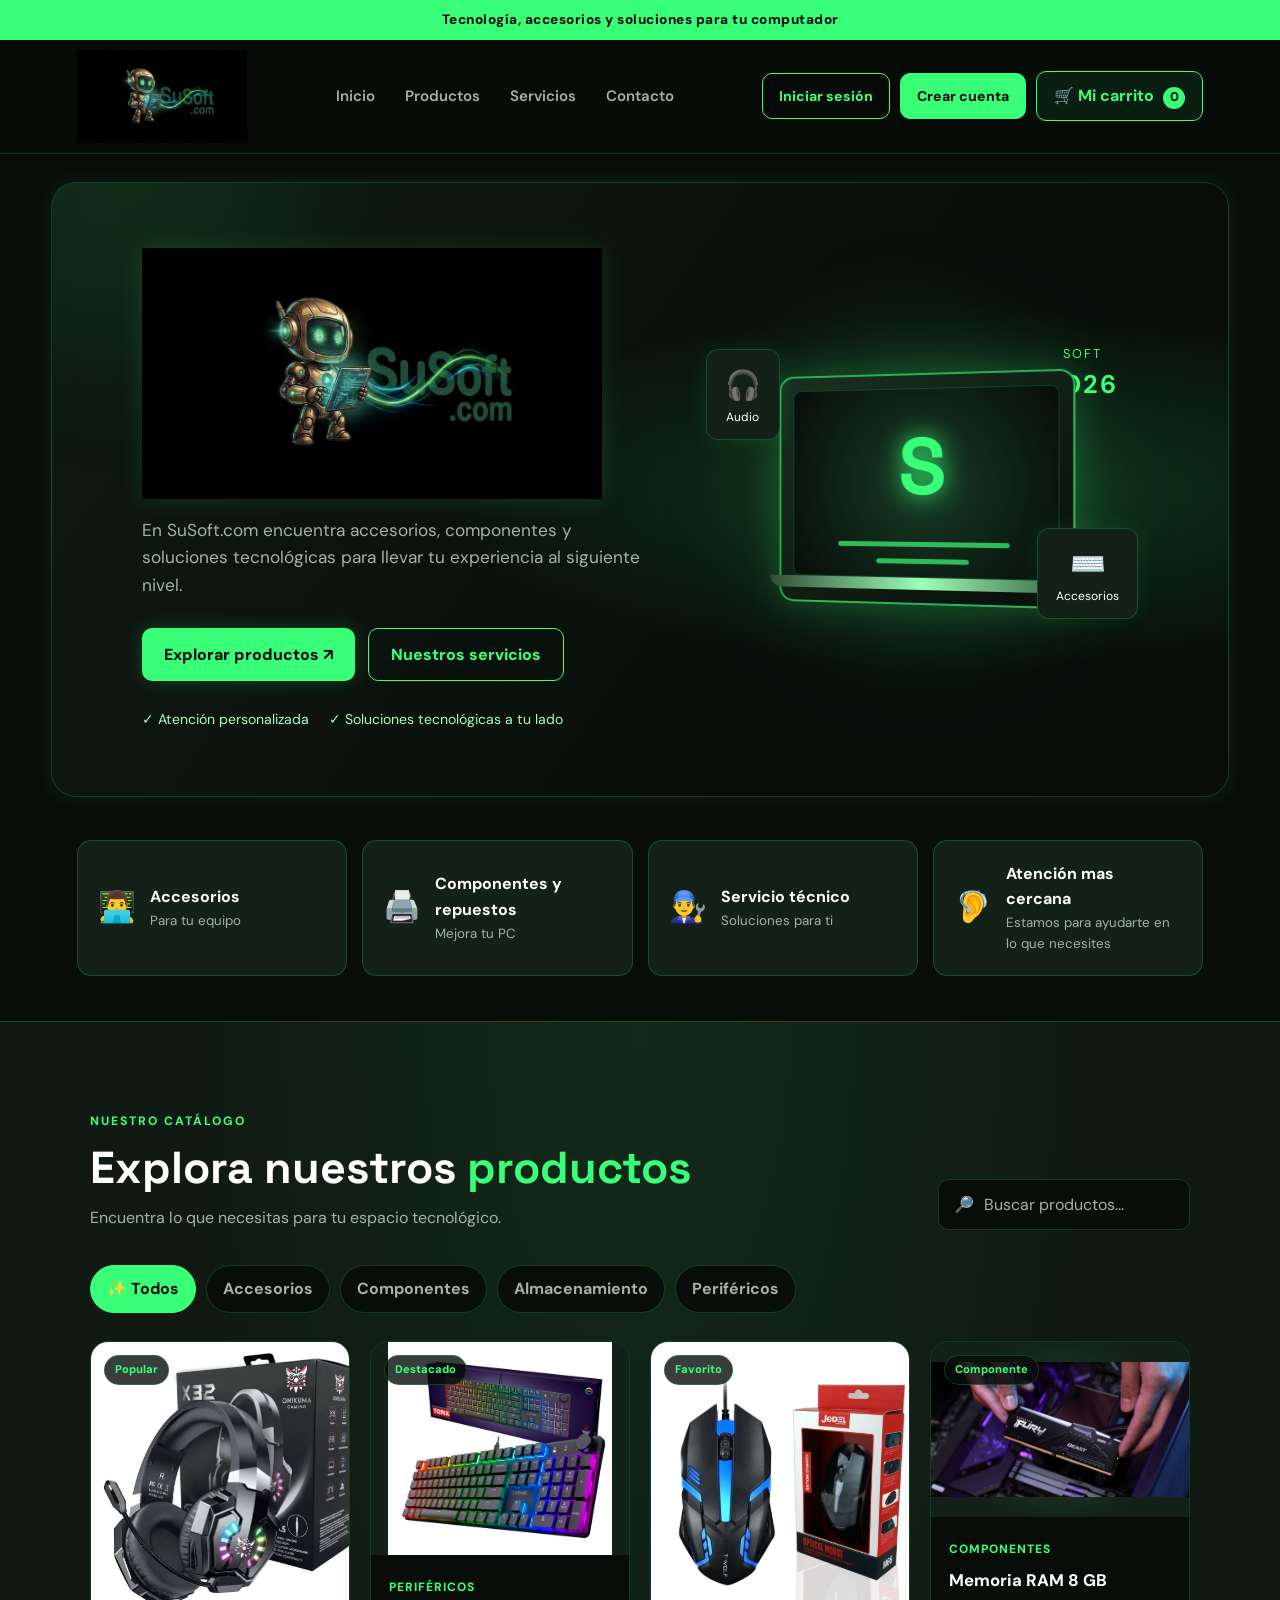
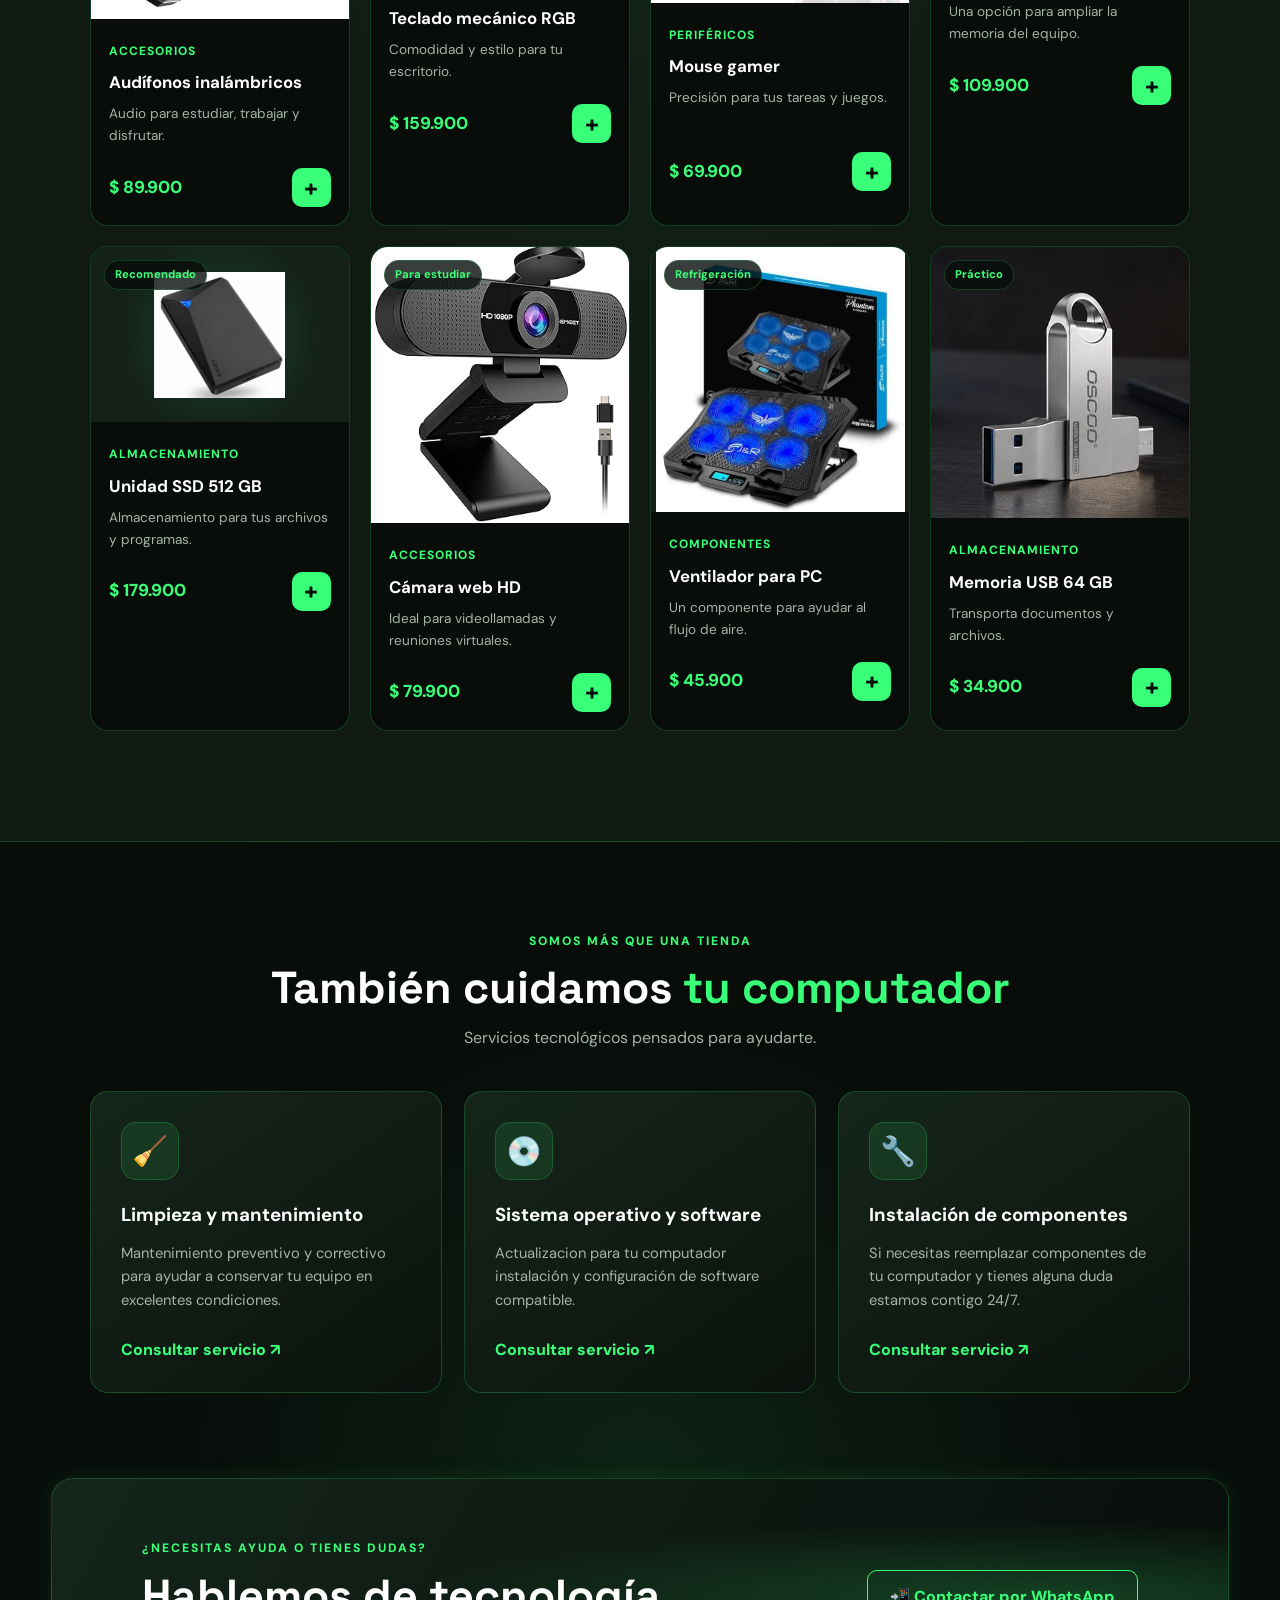
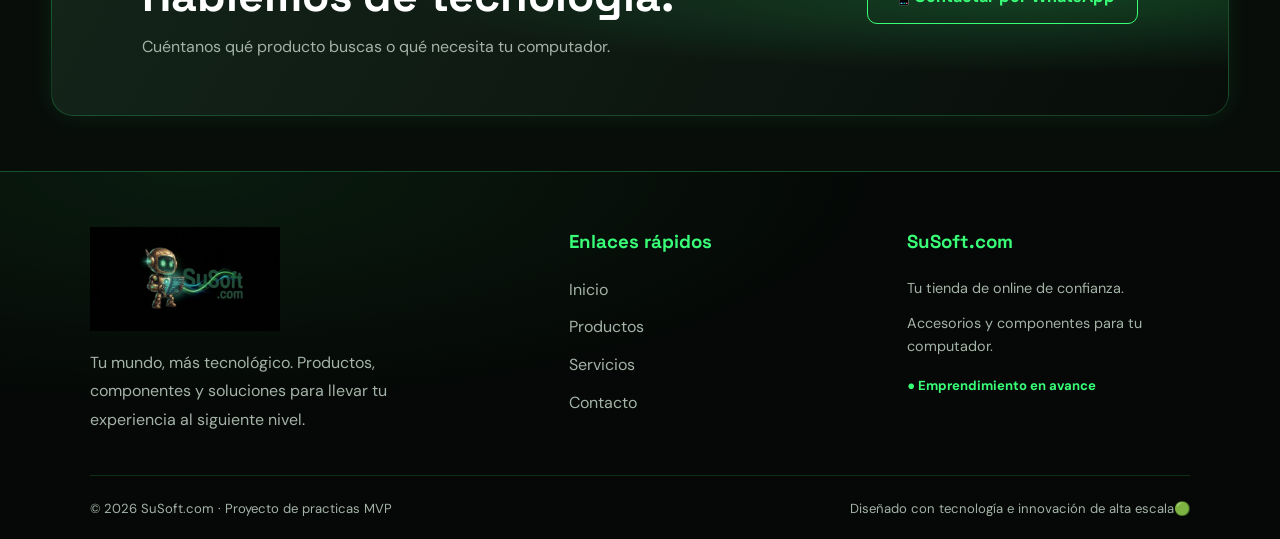
==== commit 585b045e: "Actualizar mensaje de bienvenida de WhatsApp" ====
--- a/docs/index.html
+++ b/docs/index.html
@@ -1,4 +1,3 @@
-
 <!DOCTYPE html>
 <html lang="es">
 <head>
@@ -29,21 +28,56 @@
             <a href="#contacto">Contacto</a>
         </nav>
 
-        <div class="header-actions">
-
-            <button type="button" class="login-button" id="login-button">
-                Iniciar sesión
-            </button>
-
-            <button type="button" class="register-button" id="register-button">
-                Crear cuenta
-            </button>
-
-            <button type="button" class="cart-button" id="cart-button" aria-label="Ver carrito">
-                🛒 Mi carrito <span id="cart-count">0</span>
-            </button>
-
-        </div>
+<div class="header-actions">
+
+    <button type="button" class="login-button" id="login-button">
+        Iniciar sesión
+    </button>
+
+    <button type="button" class="register-button" id="register-button">
+        Crear cuenta
+    </button>
+
+    <!-- MENÚ DEL USUARIO -->
+    <div class="user-menu" id="user-menu" hidden>
+
+        <button
+            type="button"
+            class="user-menu-button"
+            id="user-menu-button"
+            aria-expanded="false"
+            aria-controls="user-dropdown"
+        >
+            <span class="user-avatar">👤</span>
+            <span id="user-name">Mi cuenta</span>
+            <span>⌄</span>
+        </button>
+
+        <div class="user-dropdown" id="user-dropdown" hidden>
+
+            <p class="user-dropdown-title">Mi cuenta</p>
+
+            <button type="button" id="profile-button">
+                👤 Mi perfil
+            </button>
+
+            <button type="button" id="orders-button">
+                📦 Mis pedidos
+            </button>
+
+            <button type="button" id="logout-button" class="logout-button">
+                ↪ Cerrar sesión
+            </button>
+
+        </div>
+
+    </div>
+
+    <button type="button" class="cart-button" id="cart-button" aria-label="Ver carrito">
+        🛒 Mi carrito <span id="cart-count">0</span>
+    </button>
+
+</div>   
 
     </header>
 
@@ -61,7 +95,7 @@
                 >
 
                 <p>
-                    En SuSoft.como encuentra accesorios, componentes y soluciones tecnológicas
+                    En SuSoft.com encuentra accesorios, componentes y soluciones tecnológicas
                     para llevar tu experiencia al siguiente nivel.
                 </p>
 
@@ -195,7 +229,7 @@
             </div>
 
             <p class="catalog-note">
-                Los productos y precios son de pruebas manuales.
+                
             </p>
 
         </section>
@@ -259,13 +293,13 @@
             </div>
 
             <a
-                class="btn btn-light"
-                href="https://wa.me/573107806244"
-                target="_blank"
-                rel="noopener noreferrer"
-            >
-                📲 Contactar por WhatsApp
-            </a>
+    class="btn btn-light"
+    href="https://wa.me/573107806244?text=%F0%9F%91%8B%20%C2%A1Hola!%20Te%20damos%20la%20bienvenida%20a%20SuSoft.com%20%F0%9F%92%9A%0A%0AGracias%20por%20comunicarte%20con%20nosotros.%20Estamos%20aqui%20para%20ayudarte%20con%20tus%20necesidades%20tecnologicas.%0A%0A%C2%BFEn%20que%20podemos%20ayudarte%20hoy%3F"
+    target="_blank"
+    rel="noopener noreferrer"
+>
+    📲 Contactar por WhatsApp
+</a>
 
         </section>
 
@@ -371,6 +405,73 @@
 
     </dialog>
 
+
+<!-- VENTANA DE MI PERFIL -->
+<dialog class="auth-dialog" id="profile-dialog">
+
+    <div class="auth-header">
+        <div>
+            <span class="eyebrow">TU CUENTA</span>
+            <h2>Mi perfil</h2>
+            <p>Consulta tu información personal en SuSoft.com.</p>
+        </div>
+
+        <button
+            type="button"
+            class="close-button"
+            id="close-profile"
+            aria-label="Cerrar"
+        >
+            ✕
+        </button>
+    </div>
+
+    <div class="auth-form">
+
+        <label>Nombre completo</label>
+        <p id="profile-name">Cargando...</p>
+
+        <label>Correo electrónico</label>
+        <p id="profile-email">Cargando...</p>
+
+        <label>Fecha de registro</label>
+        <p id="profile-date">Cargando...</p>
+
+    </div>
+
+</dialog>
+
+<!-- VENTANA MIS PEDIDOS -->
+<dialog class="profile-dialog" id="orders-dialog">
+
+    <div class="dialog-header">
+
+        <div>
+            <span class="eyebrow">TU HISTORIAL</span>
+            <h2>Mis pedidos 📦</h2>
+        </div>
+
+        <button
+            type="button"
+            class="close-button"
+            id="close-orders"
+            aria-label="Cerrar pedidos"
+        >
+            ✕
+        </button>
+
+    </div>
+
+    <div id="orders-list" class="orders-list">
+
+        <div class="empty-results">
+            <p>Cargando tus pedidos...</p>
+        </div>
+
+    </div>
+
+</dialog>
+
     <!-- VENTANA DE REGISTRO -->
     <dialog class="auth-dialog" id="register-dialog">
 
@@ -465,9 +566,14 @@
             <strong id="cart-total">$0</strong>
         </div>
 
-        <p class="cart-disclaimer">
-            Carrito demostrativo. Todavía no procesa pagos ni pedidos reales.
-        </p>
+       
+    <button type="button" class="checkout-button" id="confirm-order">
+    Confirmar pedido
+    </button>
+
+    <p class="cart-disclaimer">
+    Tu pedido quedará registrado en tu cuenta de SuSoft.com.
+    </p>
 
     </dialog>
 
